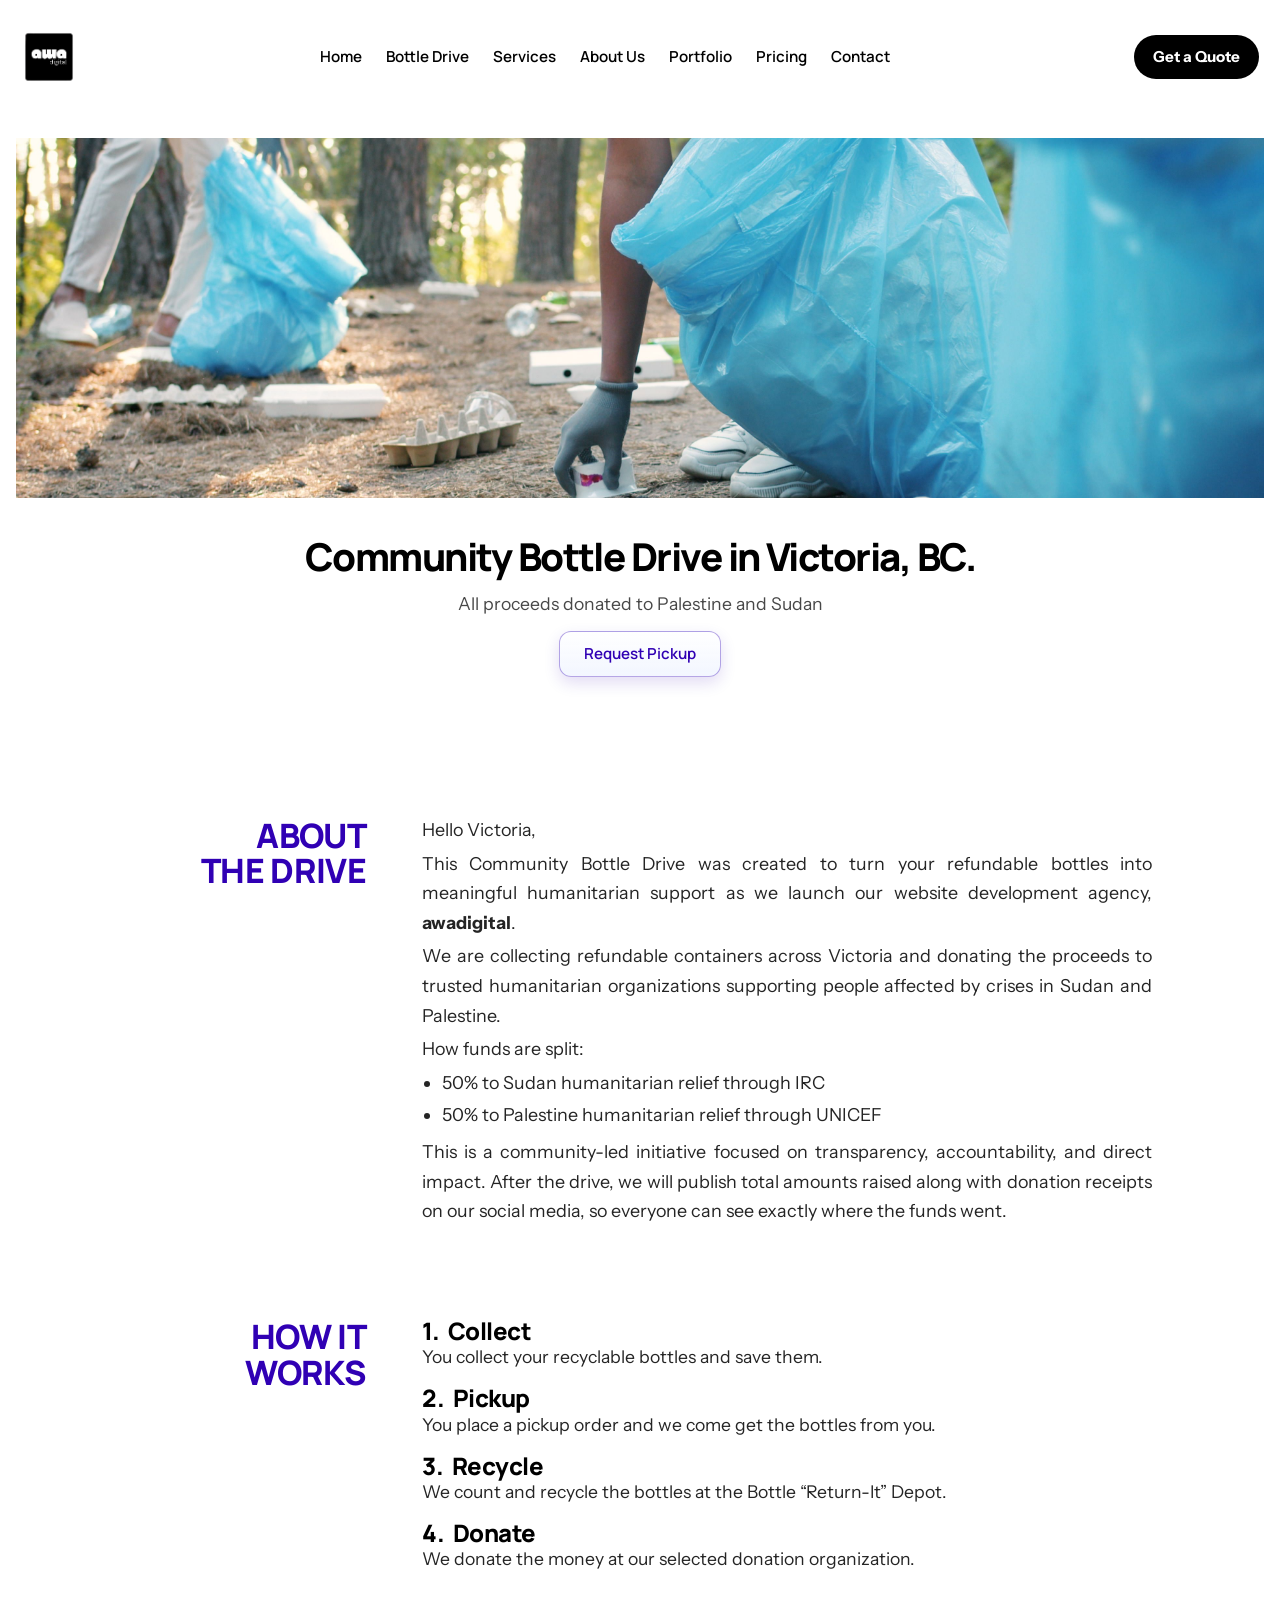
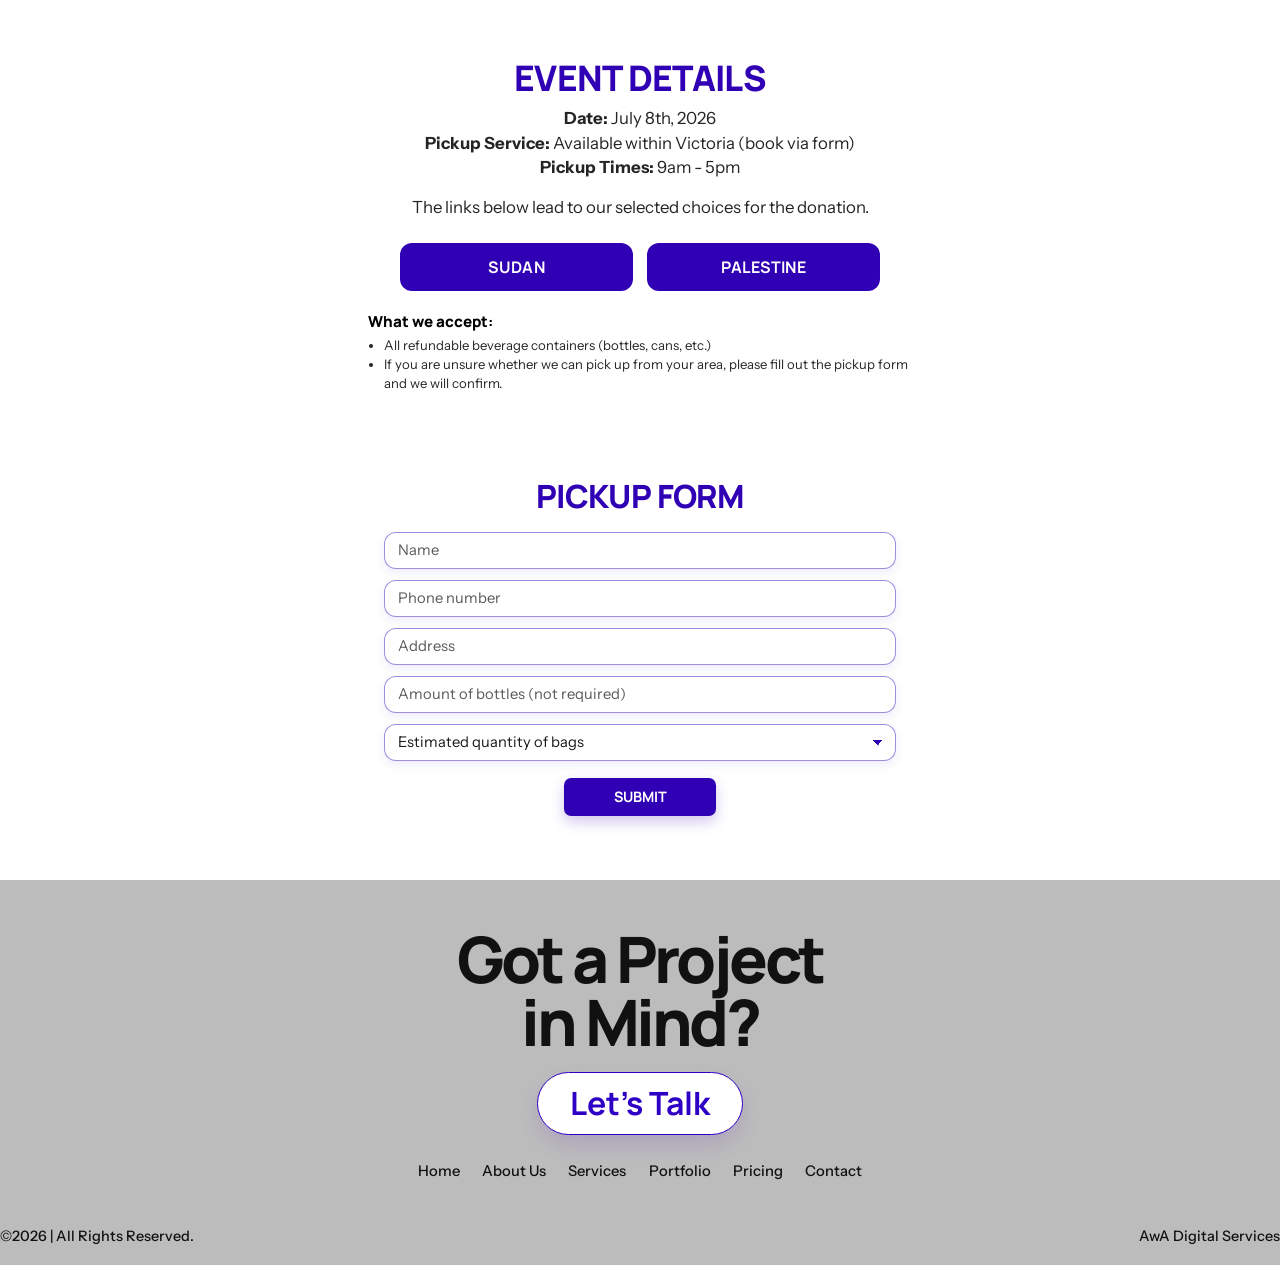
==== bottledrive.html @ 32d82773 "bottledrive page created and linked" ====
<!DOCTYPE html>
<html lang="en">
<head>
	<meta charset="UTF-8">
	<meta name="viewport" content="width=device-width, initial-scale=1.0">
	<meta name="description" content="AWA Digital builds premium modern websites for ambitious businesses.">

    <meta name="google-site-verification" content="rN_n6gPqqFPzcCXHmUcWEYYkM68Yl14PeA3wEFnw2Pk" />
    <meta name="description" content="Awa Digital crafts high-performance web applications, custom mobile apps, and high-converting UI/UX designs to scale your business.">
    <meta name="keywords" content="web development agency, mobile app development, UI/UX design, React Native, custom software">
    <meta property="og:type" content="website">
    <meta property="og:url" content="https://awadigital.ca/">
    <meta property="og:title" content="Awa Digital | Website Design Agency based in Victoria, BC.">
    <meta property="og:description" content="High-performance digital products engineered to grow your business. Get a free quote today.">
    <meta property="og:image" content="https://awadigital.ca/assets/seo-banner.png">

	<title>Awa Digital | Web Development Agency Based in Victoria, BC.</title>

    <link rel="icon" type="image/png" href="./assets/adlogo_removebg.png">
	<link rel="preconnect" href="https://fonts.googleapis.com">
	<link rel="preconnect" href="https://fonts.gstatic.com" crossorigin>
	<link href="https://fonts.googleapis.com/css2?family=Instrument+Sans:wght@400;500;600;700&family=Manrope:wght@400;500;600;700;800&display=swap" rel="stylesheet">
	<link rel="stylesheet" href="css/bottledrive.css">
</head>
<body>
    <header class="site-header" data-header>
		<div class="site-header__inner container">
			<a class="brand" href="./index.html" aria-label="AWA Digital home">
				<img class="brand__logo" src="assets/adlogo_removebg.png" alt="AWA Digital">
			</a>

			<button class="nav-toggle" type="button" aria-expanded="false" aria-controls="site-nav" data-nav-toggle>
				<span class="nav-toggle__line"></span>
				<span class="nav-toggle__line"></span>
				<span class="nav-toggle__line"></span>
				<span class="sr-only">Toggle navigation</span>
			</button>

			<nav class="site-nav" id="site-nav" aria-label="Primary" data-nav>
				<ul class="site-nav__list">
					<li><a class="site-nav__link" href="index.html">Home</a></li>
                    <li><a class="site-nav__link" href="bottledrive.html">Bottle Drive</a></li>
                    <li><a class="site-nav__link" href="#services">Services</a></li>
					<li><a class="site-nav__link" href="#about">About Us</a></li>
					<li><a class="site-nav__link" href="#featured-projects">Portfolio</a></li>
					<li><a class="site-nav__link" href="#pricing">Pricing</a></li>
					<li><a class="site-nav__link" href="#contact">Contact</a></li>
				</ul>
			</nav>

			<a class="header-cta" href="#contact">Get a Quote</a>
		</div>
	</header>

	<main>
		<section class="bottle-hero" id="home" aria-labelledby="bottle-hero-title">
			<div class="bottle-hero__shell container">
				<div class="bottle-hero__media" aria-hidden="true">
					<img src="assets/bottledrivestockimg2.jpg" alt="">
				</div>

				<div class="bottle-hero__content">
					<h1 class="bottle-hero__title" id="bottle-hero-title">Community Bottle Drive in Victoria, BC.</h1>
					<p class="bottle-hero__subtitle">All proceeds donated to Palestine and Sudan</p>
					<a class="bottle-hero__button" href="#contact">Request Pickup</a>
				</div>
			</div>
		</section>

		<section class="drive-about" id="about" aria-labelledby="drive-about-title">
			<div class="drive-about__inner container">
				<div class="drive-about__heading-wrap">
					<h2 class="drive-about__heading" id="drive-about-title">About<br>The Drive</h2>
				</div>

				<div class="drive-about__content">
					<p>Hello Victoria,</p>
					<p>This Community Bottle Drive was created to turn your refundable bottles into meaningful humanitarian support as we launch our website development agency, <strong>awadigital</strong>.</p>
					<p>We are collecting refundable containers across Victoria and donating the proceeds to trusted humanitarian organizations supporting people affected by crises in Sudan and Palestine.</p>
					<p>How funds are split:</p>
					<ul class="drive-about__list">
						<li>50% to Sudan humanitarian relief through IRC</li>
						<li>50% to Palestine humanitarian relief through UNICEF</li>
					</ul>
					<p>This is a community-led initiative focused on transparency, accountability, and direct impact. After the drive, we will publish total amounts raised along with donation receipts on our social media, so everyone can see exactly where the funds went.</p>
				</div>
			</div>
		</section>

		<section class="drive-steps" id="services" aria-labelledby="drive-steps-title">
			<div class="drive-steps__inner container">
				<div class="drive-steps__heading-wrap">
					<h2 class="drive-steps__heading" id="drive-steps-title">How It<br>Works</h2>
				</div>

				<div class="drive-steps__content">
					<ol class="drive-steps__list">
						<li class="drive-steps__item">
							<h3 class="drive-steps__item-title"><span>1.</span> Collect</h3>
							<p>You collect your recyclable bottles and save them.</p>
						</li>
						<li class="drive-steps__item">
							<h3 class="drive-steps__item-title"><span>2.</span> Pickup</h3>
							<p>You place a pickup order and we come get the bottles from you.</p>
						</li>
						<li class="drive-steps__item">
							<h3 class="drive-steps__item-title"><span>3.</span> Recycle</h3>
							<p>We count and recycle the bottles at the Bottle &ldquo;Return-It&rdquo; Depot.</p>
						</li>
						<li class="drive-steps__item">
							<h3 class="drive-steps__item-title"><span>4.</span> Donate</h3>
							<p>We donate the money at our selected donation organization.</p>
						</li>
					</ol>
				</div>
			</div>
		</section>

		<section class="drive-event" id="pricing" aria-labelledby="drive-event-title">
			<div class="drive-event__inner container">
				<h2 class="drive-event__title" id="drive-event-title">Event Details</h2>
				<p class="drive-event__line"><strong>Date:</strong> July 8th, 2026</p>
				<p class="drive-event__line"><strong>Pickup Service: </strong>Available within Victoria (book via form)</p>
				<p class="drive-event__line"><strong>Pickup Times:</strong> 9am - 5pm</p>
                <p class="drive-event__line" id="extra">The links below lead to our selected choices for the donation.</p>

				<div class="drive-event__actions" role="group" aria-label="Donation options">
					<button class="drive-event__btn" type="button"
                    onclick="VisitDonationSite('sudan')"
                    >Sudan</button>
					<button class="drive-event__btn" type="button"
                    onclick="VisitDonationSite('gaza')"
                    >Palestine</button>
				</div>

				<div class="drive-event__accept">
					<p class="drive-event__accept-title">What we accept:</p>
					<ul class="drive-event__list">
						<li>All refundable beverage containers (bottles, cans, etc.)</li>
						<li>If you are unsure whether we can pick up from your area, please fill out the pickup form and we will confirm.</li>
					</ul>
				</div>
			</div>
		</section>

		<section class="pickup-form-section" id="contact" aria-labelledby="pickup-form-title">
			<div class="pickup-form-section__inner container">
				<h2 class="pickup-form-section__title" id="pickup-form-title">Pickup Form</h2>

				<form class="pickup-form" action="https://formspree.io/f/mlgybvwq" method="POST">
					<input class="pickup-form__field" type="text" name="name" placeholder="Name" aria-label="Name" required>
					<input class="pickup-form__field" type="tel" name="phone" placeholder="Phone number" aria-label="Phone number" required>
					<input class="pickup-form__field" type="text" name="address" placeholder="Address" aria-label="Address" required>
					<input class="pickup-form__field" type="text" name="bottles" placeholder="Amount of bottles (not required)" aria-label="Amount of bottles (not required)">
					<div class="pickup-form__select-wrap">
						<select class="pickup-form__field pickup-form__field--select" name="bags" aria-label="Estimated quantity of bags">
							<option selected disabled>Estimated quantity of bags</option>
							<option>1 bag</option>
							<option>2 bags</option>
							<option>3-5 bags</option>
							<option>6-10 bags</option>
							<option>10+ bags</option>
						</select>
					</div>

					<button class="pickup-form__submit" type="submit">Submit</button>
				</form>
			</div>
		</section>
	</main>

    <footer class="site-footer" aria-label="Footer">
        <div class="site-footer__cta container">
            <h2 class="site-footer__title">Got a Project<br>in Mind?</h2>
            <a class="site-footer__button" href="#contact">Let’s Talk</a>
            <nav class="site-footer__nav" aria-label="Footer navigation">
                <a href="#home">Home</a>
                <a href="#about">About Us</a>
                <a href="#services">Services</a>
                <a href="portfolio.html">Portfolio</a>
                <a href="#pricing">Pricing</a>
                <a href="#contact">Contact</a>
            </nav>
        </div>
        <div class="site-footer__bar container">
            <p>©2026 | All Rights Reserved.</p>
            <p>AwA Digital Services</p>
        </div>
    </footer>
	<script src="js/main.js"></script>
</body>
</html>
---- css/bottledrive.css ----
:root {
  --header-offset: 96px;
  --color-accent: #3000b4;
  --color-black: #000000;
  --color-white: #ffffff;
  --color-text: rgba(0, 0, 0, 0.75);
  --color-surface: rgba(255, 255, 255, 0.78);
  --color-surface-strong: rgba(255, 255, 255, 0.92);
  --color-border: rgba(48, 0, 180, 0.16);
  --shadow-lg: 0 20px 60px rgba(0, 0, 0, 0.12);
  --space-1: 0.25rem;
  --space-2: 0.5rem;
  --space-3: 0.75rem;
  --space-4: 1rem;
  --space-5: 1.25rem;
  --space-6: 1.5rem;
  --space-8: 2rem;
  --space-10: 2.5rem;
  --space-12: 3rem;
  --space-16: 4rem;
  --space-20: 5rem;
  --radius-sm: 0.75rem;
  --radius-md: 1.1rem;
  --radius-lg: 1.6rem;
  --container: 72rem;
  --section-rad: 2rem;
}

* {
  box-sizing: border-box;
}

html {
  scroll-behavior: smooth;
  scrollbar-width: thin;
  scroll-padding-top: var(--header-offset);
}

body {
  margin: 0;
  font-family: "Instrument Sans", sans-serif;
  color: var(--color-text);
  background-color: var(--color-white);
}

img {
  display: block;
  max-width: 100%;
}

a {
  color: inherit;
  text-decoration: none;
}

button,
a {
  -webkit-tap-highlight-color: transparent;
}

.container {
  margin-inline: auto;
}

/* Header */
.sr-only {
  position: absolute;
  width: 1px;
  height: 1px;
  padding: 0;
  margin: -1px;
  overflow: hidden;
  clip: rect(0, 0, 0, 0);
  white-space: nowrap;
  border: 0;

}

.site-header {
  position: sticky;
  top: 0;
  z-index: 20;
  padding-block: var(--space-4);
  background: none;
  transition: padding 200ms ease, background-color 200ms ease, backdrop-filter 200ms ease, box-shadow 200ms ease;
}

.site-header.is-scrolled {
  padding-block: var(--space-3);
}

.site-header.is-scrolled .site-header__inner {
  backdrop-filter: blur(18px);
  box-shadow: var(--shadow-lg);
  border-color: rgba(48, 0, 180, 0.12);
}

.site-header__inner {
  display: flex;
  align-items: center;
  justify-content: space-between;
  gap: var(--space-4);
  padding: var(--space-3) var(--space-4);
  border: 1px solid transparent;
  border-radius: 20px;
  background: rgba(255, 255, 255, 0.56);
  backdrop-filter: blur(12px);
  transition: background-color 200ms ease, border-color 200ms ease, box-shadow 200ms ease;
}

.brand {
  display: inline-flex;
  align-items: center;
  justify-content: center;
  flex-shrink: 0;
}

.brand__logo {
  width: auto;
  height: 3.5rem;
  object-fit: contain;
}

.site-nav {
  position: absolute;
  top: calc(100% + 0.75rem);
  left: 1rem;
  right: 1rem;
  padding: var(--space-4);
  border: 1px solid rgba(0, 0, 0, 0.08);
  border-radius: var(--radius-lg);
  background: rgba(255, 255, 255, 0.96);
  box-shadow: var(--shadow-lg);
  opacity: 0;
  visibility: hidden;
  transform: translateY(-0.5rem);
  transition: opacity 180ms ease, visibility 180ms ease, transform 180ms ease;
}

.site-nav.is-open {
  opacity: 1;
  visibility: visible;
  transform: translateY(0);
}

.site-nav__list {
  display: flex;
  flex-direction: column;
  gap: var(--space-3);
  list-style: none;
  padding: 0;
  margin: 0;
}

.site-nav__link {
  position: relative;
  display: inline-flex;
  align-items: center;
  width: fit-content;
  padding-block: 0.15rem;
  font: 600 0.95rem/1.2 "Manrope", sans-serif;
  color: var(--color-black);
  transition: color 180ms ease, transform 180ms ease;
}

.site-nav__link::after {
  content: "";
  position: absolute;
  left: 0;
  bottom: -0.1rem;
  width: 100%;
  height: 1px;
  background: var(--color-accent);
  transform: scaleX(0);
  transform-origin: left;
  transition: transform 180ms ease;
}

.site-nav__link:hover,
.site-nav__link:focus-visible {
  color: var(--color-accent);
}

.site-nav__link:hover::after,
.site-nav__link:focus-visible::after {
  transform: scaleX(1);
}

.header-cta {
  display: none;
  align-items: center;
  justify-content: center;
  min-height: 2.75rem;
  padding: 0.75rem 1.2rem;
  border-radius: 999px;
  background: var(--color-black);
  color: var(--color-white);
  font: 700 0.95rem/1 "Instrument Sans", sans-serif;
  transition: transform 180ms ease, background-color 180ms ease, box-shadow 180ms ease;
}

.header-cta:hover,
.header-cta:focus-visible,
.button:hover,
.button:focus-visible {
  transform: translateY(-1px);
}

.nav-toggle {
  display: inline-flex;
  flex-direction: column;
  justify-content: center;
  gap: 0.26rem;
  width: 2.75rem;
  height: 2.75rem;
  border: 0;
  border-radius: 999px;
  background: rgba(0, 0, 0, 0.06);
  cursor: pointer;
}

.nav-toggle__line {
  width: 1rem;
  height: 2px;
  margin-inline: auto;
  border-radius: 999px;
  background: var(--color-black);
  transition: transform 180ms ease, opacity 180ms ease;
}

.nav-toggle[aria-expanded="true"] .nav-toggle__line:nth-child(1) {
  transform: translateY(0.33rem) rotate(45deg);
}

.nav-toggle[aria-expanded="true"] .nav-toggle__line:nth-child(2) {
  opacity: 0;
}

.nav-toggle[aria-expanded="true"] .nav-toggle__line:nth-child(3) {
  transform: translateY(-0.33rem) rotate(-45deg);
}

@media (min-width: 48rem) {
  .site-header__inner {
    padding-inline: var(--space-5);
  }
}

@media (min-width: 64rem) {
  .site-header__inner {
    gap: var(--space-8);
  }

  .nav-toggle {
    display: none;
  }

  .site-nav {
    position: static;
    padding: 0;
    border: 0;
    background: transparent;
    box-shadow: none;
    opacity: 1;
    visibility: visible;
    transform: none;
  }

  .site-nav__list {
    flex-direction: row;
    align-items: center;
    gap: var(--space-6);
  }

  .header-cta {
    display: inline-flex;
  }
}


.bottle-hero {
  padding: clamp(1rem, 2vw, 1.5rem) 0 clamp(2rem, 4vw, 4rem);
  padding-top: 0; 
}

.bottle-hero__shell {
  overflow: hidden;
  border-radius: 0;
}

.bottle-hero__media {
  width: 100%;
  aspect-ratio: 16 / 6;
  overflow: hidden;
}

.bottle-hero__media img {
  cursor: pointer;
  padding-inline: 1rem;
  width: 100%;
  height: 100%;
  object-fit: cover;
  object-position: center center;
}

.bottle-hero__content {
  display: grid;
  justify-items: center;
  gap: 0.85rem;
  padding: clamp(1.5rem, 3vw, 2.5rem) 1rem clamp(2.25rem, 4vw, 3.5rem);
  text-align: center;
}

.bottle-hero__title {
  margin: 0;
  color: var(--color-black);
  font-family: "Manrope", sans-serif;
  font-size: clamp(1.7rem, 4vw, 2.65rem);
  line-height: 1.08;
  letter-spacing: -0.04em;
  font-weight: 800;
}

.bottle-hero__subtitle {
  margin: 0;
  color: rgba(0, 0, 0, 0.72);
  font-family: "Instrument Sans", sans-serif;
  font-size: clamp(0.95rem, 1.8vw, 1.1rem);
  line-height: 1.45;
}

.bottle-hero__button {
  display: inline-flex;
  align-items: center;
  justify-content: center;
  min-height: 2.9rem;
  padding: 0.6rem 1.5rem;
  border: 1px solid rgba(48, 0, 180, 0.35);
  border-radius: var(--radius-sm);
  background: linear-gradient(180deg, rgba(255, 255, 255, 0.98), rgba(242, 246, 255, 0.96));
  color: var(--color-accent);
  font: 600 0.95rem/1 "Manrope", sans-serif;
  box-shadow: 0 6px 16px rgba(48, 0, 180, 0.14);
  transition: transform 180ms ease, box-shadow 180ms ease, border-color 180ms ease;
}

.bottle-hero__button:hover,
.bottle-hero__button:focus-visible {
  transform: translateY(-1px);
  border-color: rgba(48, 0, 180, 0.55);
  box-shadow: 0 10px 22px rgba(48, 0, 180, 0.18);
}

@media (min-width: 48rem) {
  .bottle-hero__shell {
    border-radius: 0;
  }

  .bottle-hero__media {
    aspect-ratio: 16 / 5;
  }

  .bottle-hero__content {
    padding-inline: 2rem;
  }
}

@media (min-width: 64rem) {
  .bottle-hero {
    padding-top: 1.5rem;
  }

  .bottle-hero__media {
    aspect-ratio: 16 / 4.5;
  }

  .bottle-hero__title {
    font-size: clamp(2.1rem, 3vw, 3.1rem);
  }
}

/* About */

.drive-about {
  padding: clamp(1rem, 2.8vw, 2.5rem) 0 clamp(2rem, 4vw, 4rem);
}

.drive-about__inner {
  display: grid;
  gap: 1.5rem;
  align-items: start;
  max-width: 66rem;
}

.drive-about__heading-wrap {
  display: flex;
  justify-content: center;
}

.drive-about__heading {
  margin: 0;
  color: var(--color-accent);
  font-family: "Manrope", sans-serif;
  font-size: clamp(1.5rem, 3vw, 2.1rem);
  line-height: 1.05;
  font-weight: 800;
  letter-spacing: -0.02em;
  text-transform: uppercase;
  text-align: center;
}

.drive-about__content {
  color: rgba(0, 0, 0, 0.86);
  font-family: "Instrument Sans", sans-serif;
  font-size: clamp(1rem, 1.8vw, 1.12rem);
  line-height: 1.65;
  padding-inline: 1rem;
  text-align: justify;
}

.drive-about__content p {
  margin: 0 0 0.25rem;
}

.drive-about__list {
  margin: 0.25rem 0 0.5rem;
  padding-left: 1.25rem;
}

.drive-about__list li {
  margin-bottom: 0.15rem;
}

@media (min-width: 56rem) {
  .drive-about__inner {
    grid-template-columns: minmax(9rem, 0.65fr) minmax(0, 1.95fr);
    gap: 2.5rem;
  }

  .drive-about__heading-wrap {
    justify-content: flex-end;
    padding-top: 0.15rem;
  }

  .drive-about__heading {
    text-align: right;
  }
}

/* How it works */

.drive-steps {
  padding: clamp(1rem, 2.8vw, 2.5rem) 0 clamp(2rem, 4vw, 4rem);
}

.drive-steps__inner {
  display: grid;
  gap: 1.5rem;
  align-items: start;
  max-width: 66rem;
}

.drive-steps__heading-wrap {
  display: flex;
  justify-content: center;
}

.drive-steps__heading {
  margin: 0;
  color: var(--color-accent);
  font-family: "Manrope", sans-serif;
  font-size: clamp(1.5rem, 3vw, 2.1rem);
  line-height: 1.05;
  font-weight: 800;
  letter-spacing: -0.02em;
  text-transform: uppercase;
  text-align: center;
}

.drive-steps__content {
  padding-inline: 1rem;
}

.drive-steps__list {
  margin: 0;
  padding: 0;
  list-style: none;
}

.drive-steps__item {
  margin-bottom: 0.9rem;
}

.drive-steps__item:last-child {
  margin-bottom: 0;
}

.drive-steps__item-title {
  margin: 0;
  color: var(--color-black);
  font-family: "Manrope", sans-serif;
  font-size: clamp(1.5rem, 1vw, 2rem);
  line-height: 1.15;
  font-weight: 800;
  letter-spacing: -0.02em;
}

.drive-steps__item-title span {
  margin-right: 0.25rem;
}

.drive-steps__item p {
  margin: 0.05rem 0 0;
  color: rgba(0, 0, 0, 0.86);
  font-family: "Instrument Sans", sans-serif;
  font-size: clamp(1rem, 1.6vw, 1.1rem);
  line-height: 1.4;
}

@media (min-width: 56rem) {
  .drive-steps__inner {
    grid-template-columns: minmax(9rem, 0.65fr) minmax(0, 1.95fr);
    gap: 2.5rem;
  }

  .drive-steps__heading-wrap {
    justify-content: flex-end;
    padding-top: 0.15rem;
  }

  .drive-steps__heading {
    text-align: right;
  }
}

/* Event details */

.drive-event {
  padding: clamp(1rem, 2.8vw, 2.5rem) 0 clamp(2rem, 4vw, 4rem);
}

.drive-event__inner {
  max-width: 46rem;
  padding-inline: 1rem;
  text-align: center;
}

.drive-event__title {
  margin: 0 0 0.6rem;
  color: var(--color-accent);
  font-family: "Manrope", sans-serif;
  font-size: clamp(1.5rem, 2.9vw, 2.2rem);
  line-height: 1.1;
  font-weight: 800;
  text-transform: uppercase;
  letter-spacing: -0.02em;
}

.drive-event__line {
  margin: 0.1rem 0;
  color: rgba(0, 0, 0, 0.86);
  font-family: "Instrument Sans", sans-serif;
  font-size: clamp(0.95rem, 1.7vw, 1.05rem);
  line-height: 1.35;
}

.drive-event__line#extra{
    padding-top: 1rem;
}

.drive-event__actions {
  display: grid;
  grid-template-columns: 1fr;
  gap: 0.9rem;
  margin: 1.5rem auto 1.35rem;
  max-width: 30rem;
}

.drive-event__btn {
  min-height: 3rem;
  border: 0;
  border-radius: var(--radius-sm);
  background: var(--color-accent);
  color: var(--color-white);
  font: 700 1rem/1 "Manrope", sans-serif;
  letter-spacing: 0.01em;
  text-transform: uppercase;
  cursor: pointer;
  transition: transform 180ms ease, box-shadow 180ms ease, opacity 180ms ease;
}

.drive-event__btn:hover,
.drive-event__btn:focus-visible {
  transform: translateY(-1px);
  box-shadow: 0 10px 20px rgba(48, 0, 180, 0.2);
}

.drive-event__accept {
  max-width: 34rem;
  margin-inline: auto;
  text-align: left;
}

.drive-event__accept-title {
  margin: 0;
  color: var(--color-black);
  font-family: "Manrope", sans-serif;
  font-size: 0.95rem;
  line-height: 1.35;
  font-weight: 800;
}

.drive-event__list {
  margin: 0.2rem 0 0;
  padding-left: 1rem;
  color: rgba(0, 0, 0, 0.86);
  font-family: "Instrument Sans", sans-serif;
  font-size: 0.82rem;
  line-height: 1.45;
}

@media (min-width: 40rem) {
  .drive-event__actions {
    grid-template-columns: 1fr 1fr;
  }
}

/* Pickup form */

.pickup-form-section {
  padding: clamp(1rem, 2.8vw, 2.5rem) 0 clamp(2.5rem, 5vw, 5rem);
}

.pickup-form-section__inner {
  max-width: 34rem;
  padding-inline: 1rem;
  text-align: center;
}

.pickup-form-section__title {
  margin: 0 0 1.15rem;
  color: var(--color-accent);
  font-family: "Manrope", sans-serif;
  font-size: clamp(1.45rem, 3vw, 2rem);
  line-height: 1.05;
  font-weight: 800;
  text-transform: uppercase;
  letter-spacing: -0.02em;
}

.pickup-form {
  display: grid;
  gap: 0.7rem;
  justify-items: center;
}

.pickup-form__field {
  width: 100%;
  min-height: 2.3rem;
  padding: 0.38rem 0.8rem;
  border: 1px solid rgba(48, 0, 180, 0.45);
  border-radius: var(--radius-sm);
  background: var(--color-white);
  box-shadow: 0 4px 10px rgba(48, 0, 180, 0.08);
  color: rgba(0, 0, 0, 0.9);
  font: 400 0.92rem/1.2 "Instrument Sans", sans-serif;
  outline: none;
}

.pickup-form__field::placeholder {
  color: rgba(0, 0, 0, 0.65);
}

.pickup-form__field:focus {
  border-color: rgba(48, 0, 180, 0.8);
  box-shadow: 0 0 0 3px rgba(48, 0, 180, 0.12);
}

.pickup-form__field--select {
  appearance: none;
  background-image: linear-gradient(45deg, transparent 50%, var(--color-accent) 50%), linear-gradient(135deg, var(--color-accent) 50%, transparent 50%);
  background-position: calc(100% - 1rem) 50%, calc(100% - 0.75rem) 50%;
  background-size: 0.35rem 0.35rem, 0.35rem 0.35rem;
  background-repeat: no-repeat;
  padding-right: 2rem;
}

.pickup-form__select-wrap {
  width: 100%;
}

.pickup-form__submit {
  min-width: 9.5rem;
  min-height: 2.4rem;
  margin-top: 0.35rem;
  padding: 0.45rem 1.5rem;
  border: 0;
  border-radius: 0.45rem;
  background: var(--color-accent);
  color: var(--color-white);
  font: 700 0.9rem/1 "Manrope", sans-serif;
  text-transform: uppercase;
  box-shadow: 0 6px 14px rgba(48, 0, 180, 0.22);
  cursor: pointer;
  transition: transform 180ms ease, box-shadow 180ms ease, opacity 180ms ease;
}

.pickup-form__submit:hover,
.pickup-form__submit:focus-visible {
  transform: translateY(-1px);
  box-shadow: 0 10px 18px rgba(48, 0, 180, 0.28);
}

/* Footer CTA section */
.site-footer {
  background: #bdbcbc;
  padding: 3rem 0 1.2rem;
}

.site-footer__cta {
  display: flex;
  flex-direction: column;
  align-items: center;
  text-align: center;
  gap: 1.15rem;
}

.site-footer__title {
  margin: 0;
  color: #111111;
  font: 800 clamp(2.35rem, 5vw, 4.2rem)/0.98 "Manrope", sans-serif;
  letter-spacing: -0.05em;
}

.site-footer__button {
  display: inline-flex;
  align-items: center;
  justify-content: center;
  min-height: 3.6rem;
  padding: 0.9rem 2rem;
  border-radius: 999px;
  border: 1.5px solid #2e00c5;
  background: #ffffff;
  color: #2e00c5;
  font: 700 clamp(1.3rem, 2.8vw, 2rem)/1 "Manrope", sans-serif;
  box-shadow: 0 10px 20px rgba(46,0,197,0.12);
  transition: transform 180ms ease, box-shadow 180ms ease;
}

.site-footer__button:hover,
.site-footer__button:focus-visible {
  transform: translateY(-1px);
  box-shadow: 0 14px 24px rgba(46,0,197,0.18);
}

.site-footer__nav {
  display: flex;
  flex-wrap: wrap;
  justify-content: center;
  gap: 1rem 1.4rem;
  margin-top: 0.6rem;
  color: #111111;
  font: 500 0.92rem/1.2 "Instrument Sans", sans-serif;
}

.site-footer__nav a {
  color: #111111;
}

.site-footer__nav a:hover{
  color: var(--color-accent);
  transition: all ease 200ms;
}

.site-footer__bar {
  display: flex;
  justify-content: space-between;
  align-items: center;
  gap: 1rem;
  margin-top: 3rem;
  padding-top: 0;
  color: #111111;
  font: 500 0.9rem/1.2 "Instrument Sans", sans-serif;
}

.site-footer__bar p {
  margin: 0;
}

@media (max-width: 47.999rem) {
  .site-footer__bar {
    flex-direction: column;
    text-align: center;
  }
}
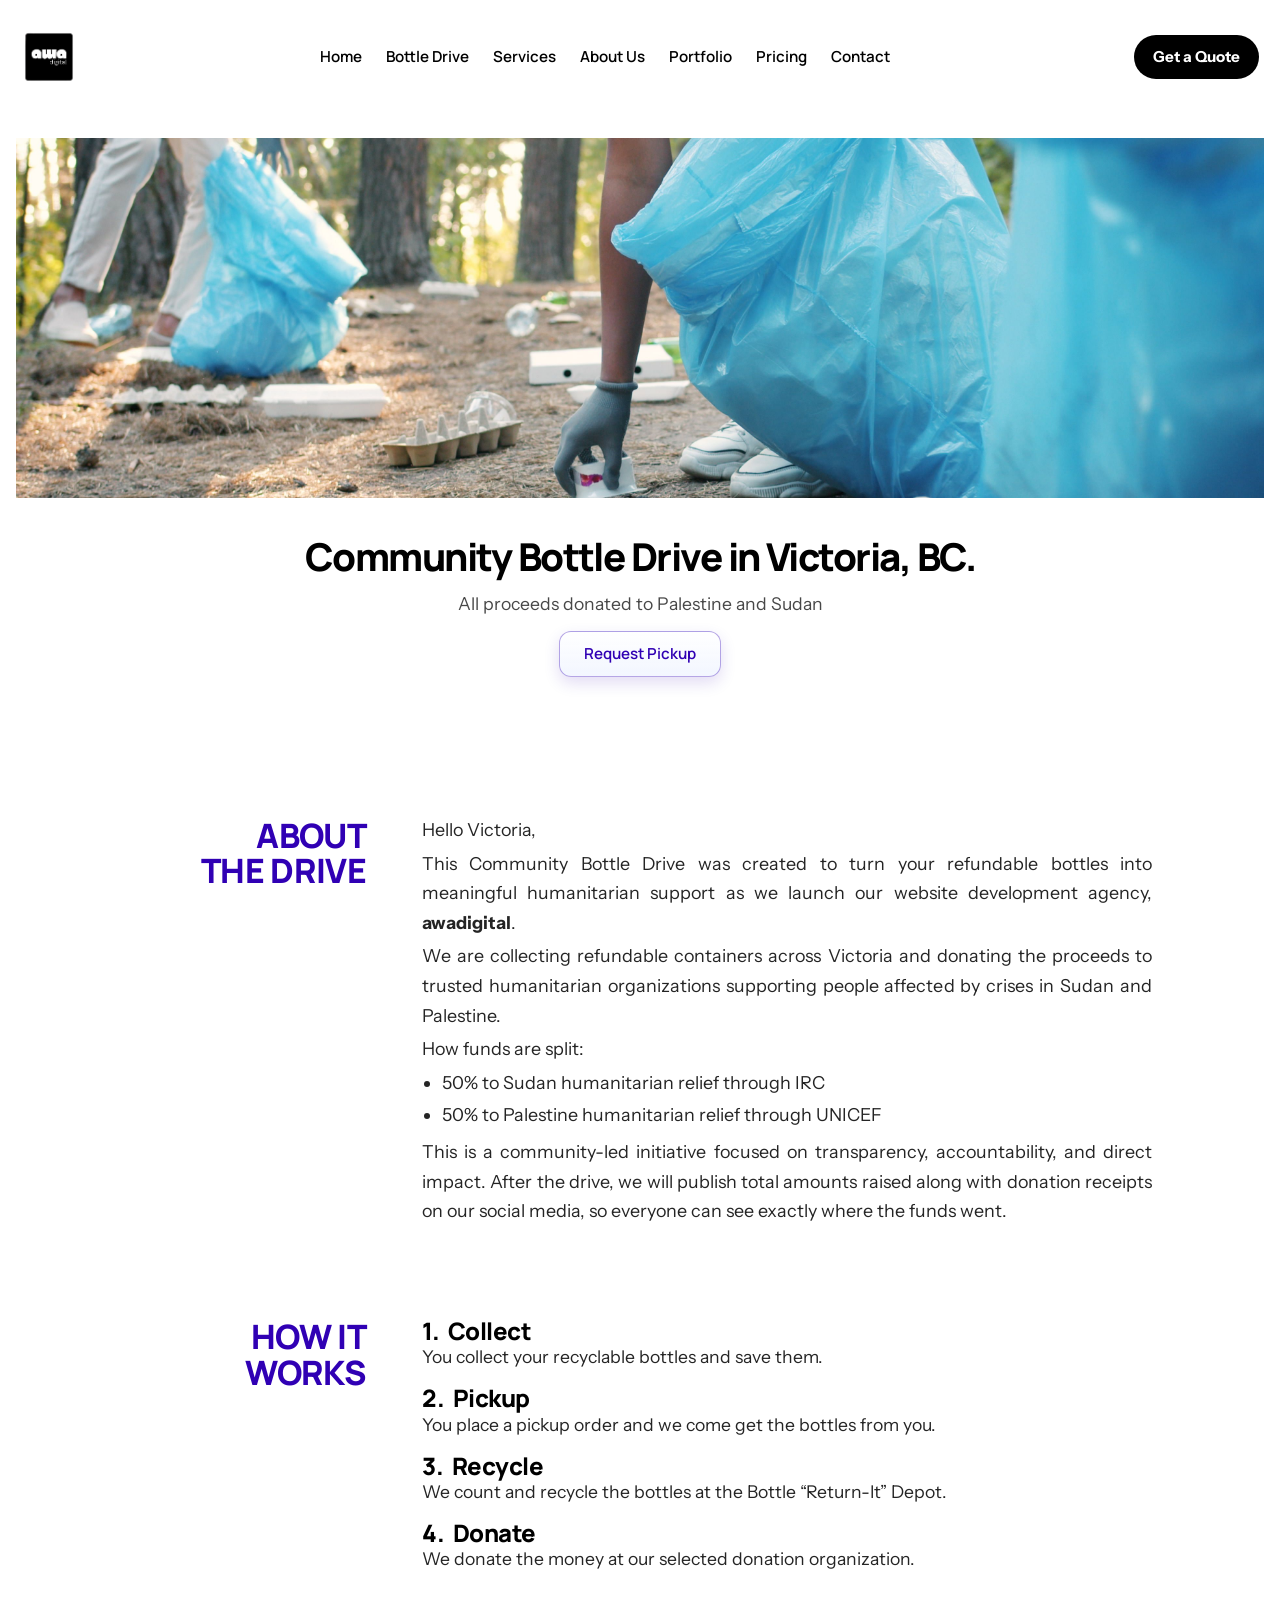
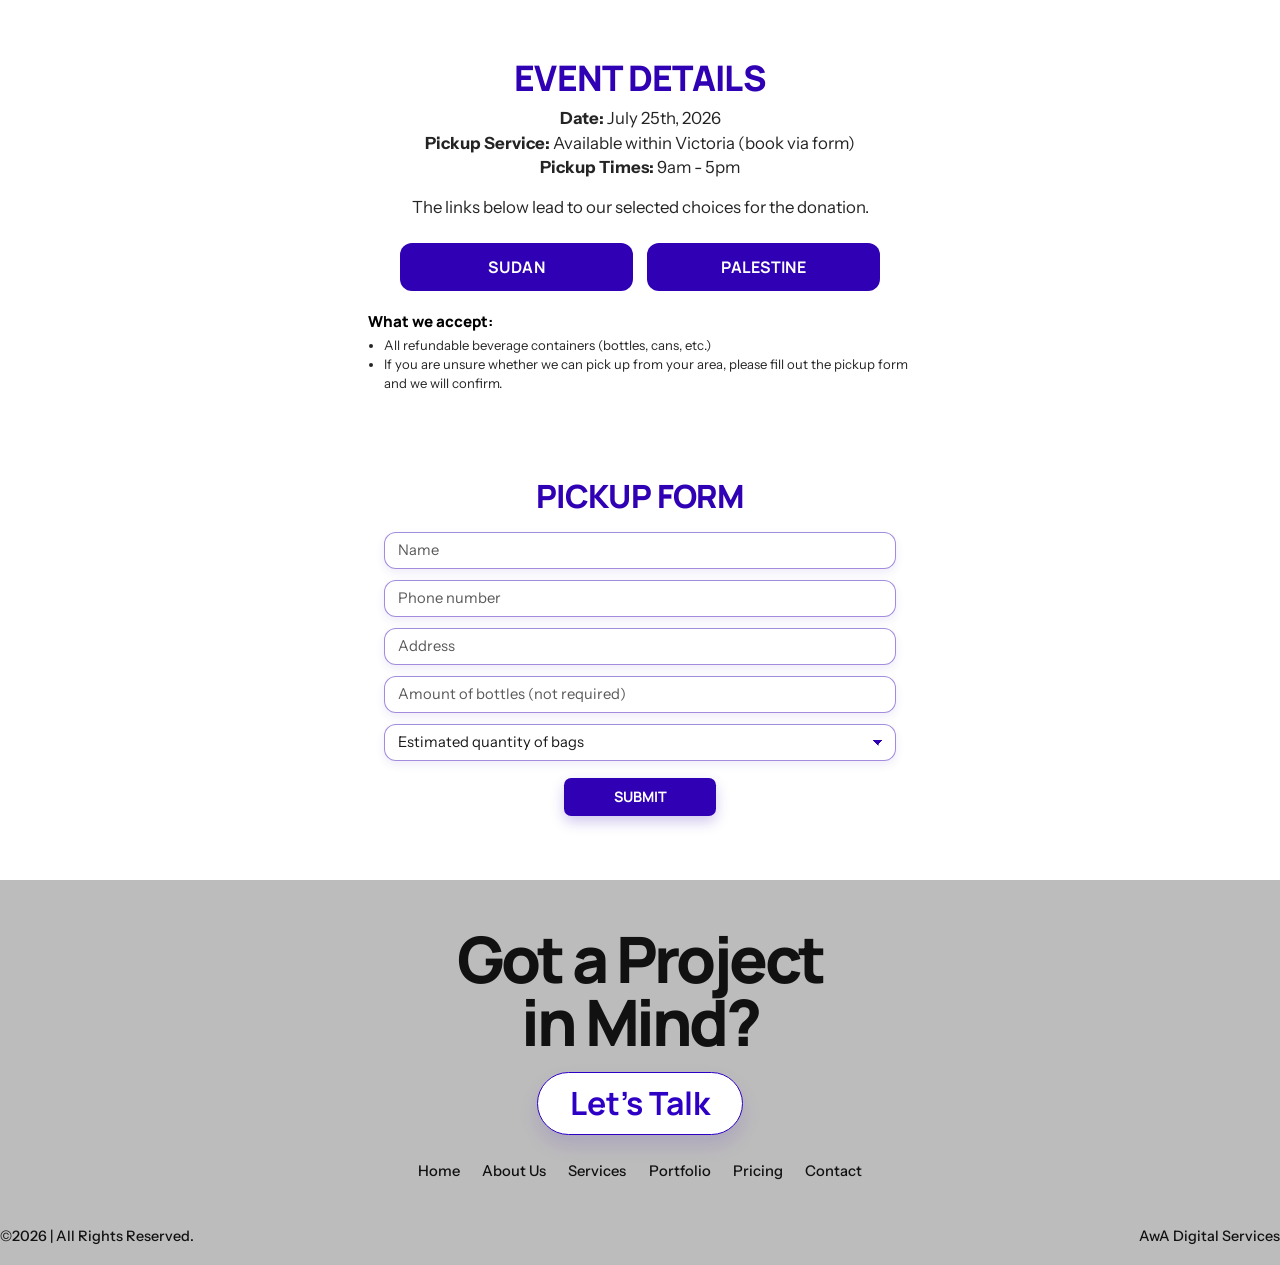
==== commit be9cb365: "date updated" ====
--- a/bottledrive.html
+++ b/bottledrive.html
@@ -119,7 +119,7 @@
 		<section class="drive-event" id="pricing" aria-labelledby="drive-event-title">
 			<div class="drive-event__inner container">
 				<h2 class="drive-event__title" id="drive-event-title">Event Details</h2>
-				<p class="drive-event__line"><strong>Date:</strong> July 8th, 2026</p>
+				<p class="drive-event__line"><strong>Date:</strong> July 25th, 2026</p>
 				<p class="drive-event__line"><strong>Pickup Service: </strong>Available within Victoria (book via form)</p>
 				<p class="drive-event__line"><strong>Pickup Times:</strong> 9am - 5pm</p>
                 <p class="drive-event__line" id="extra">The links below lead to our selected choices for the donation.</p>
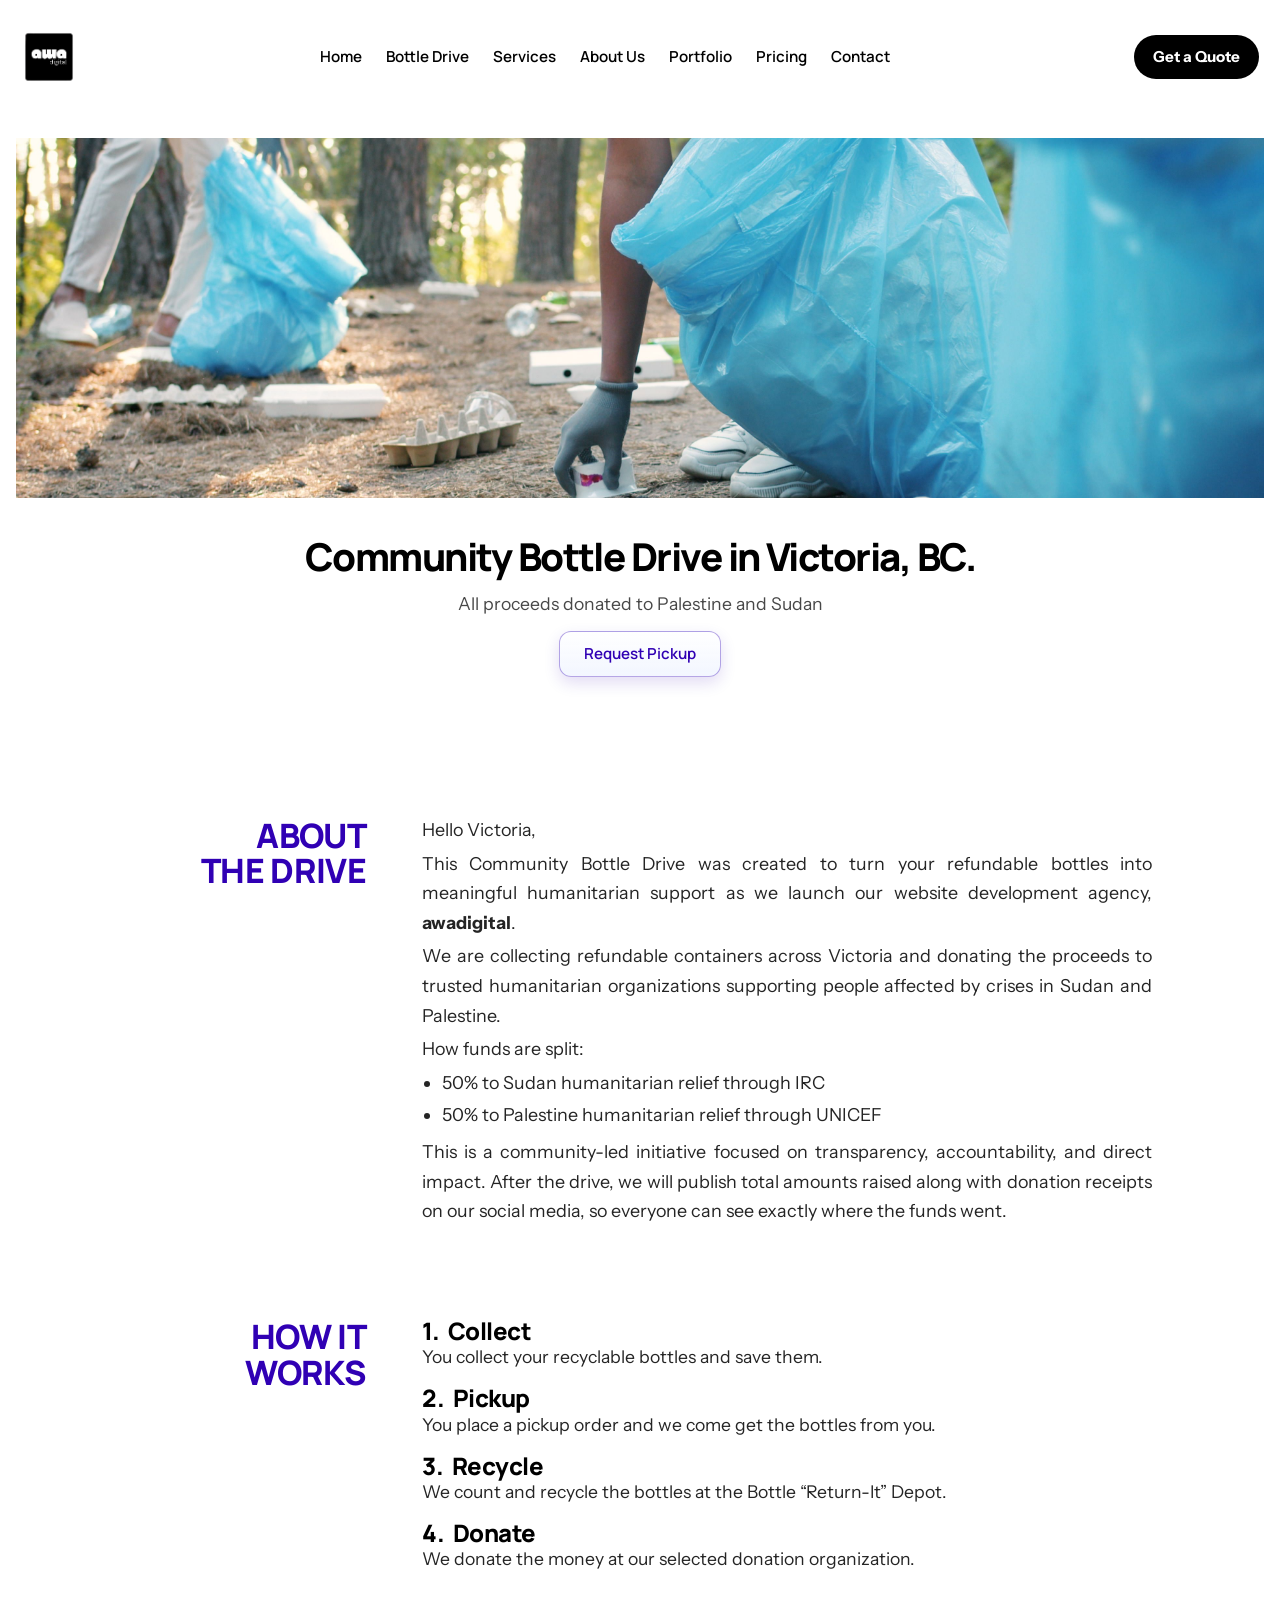
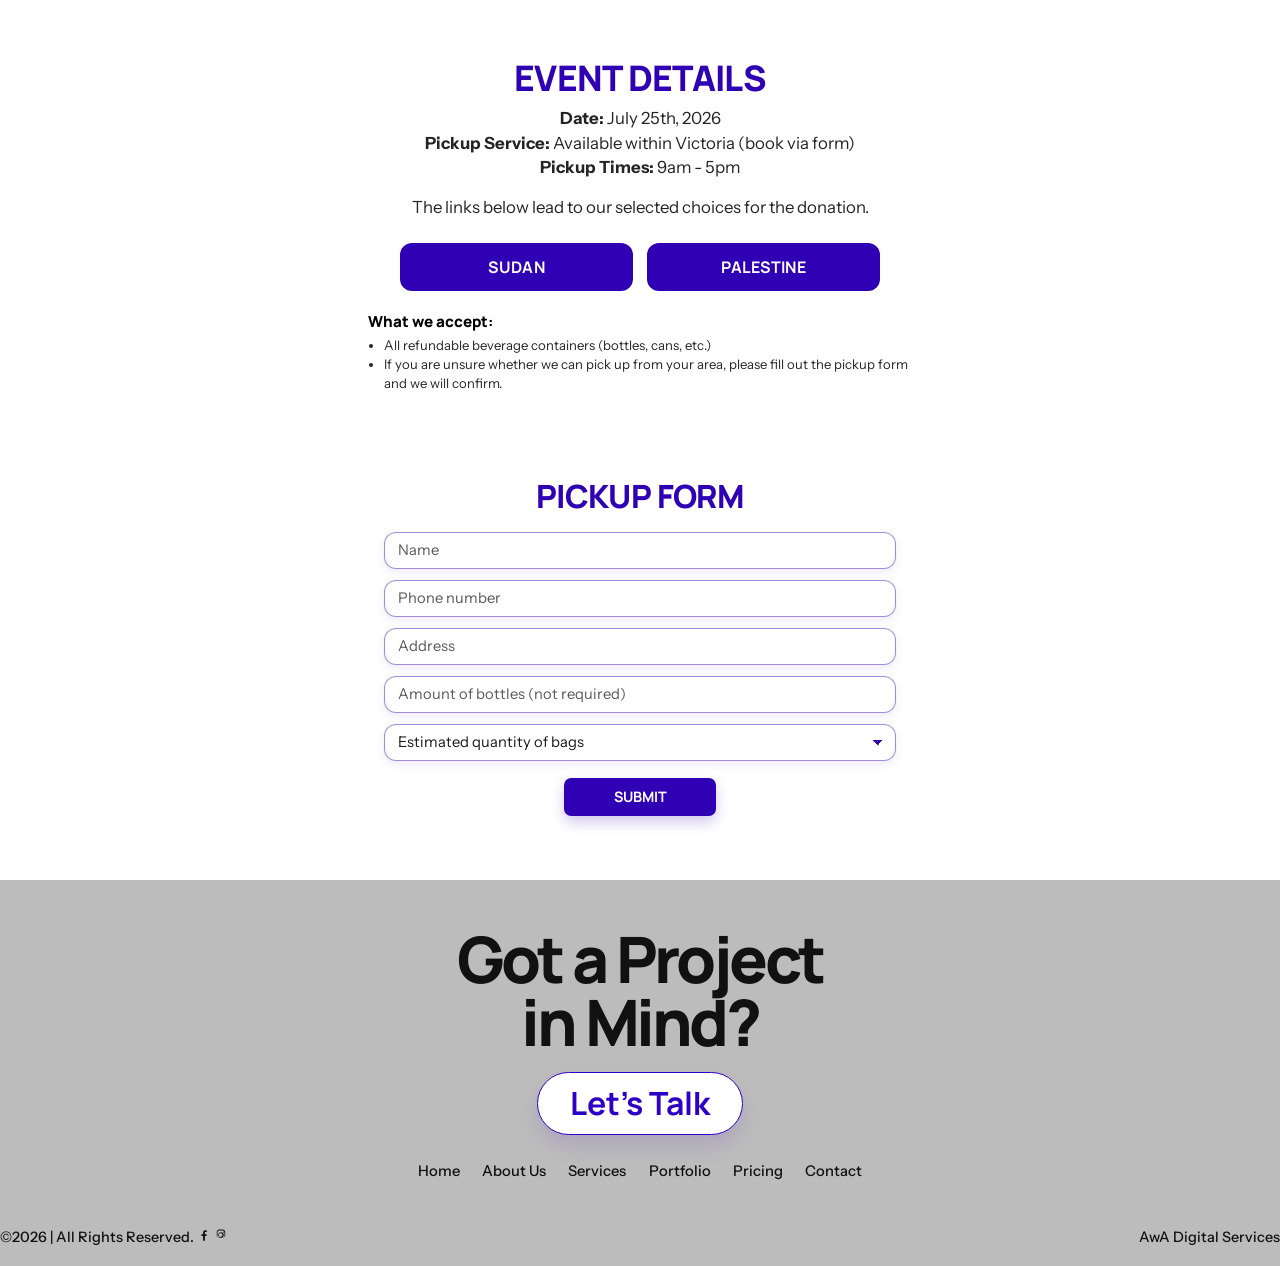
==== commit 24407743: "socials added in footer" ====
--- a/bottledrive.html
+++ b/bottledrive.html
@@ -42,7 +42,7 @@
                     <li><a class="site-nav__link" href="bottledrive.html">Bottle Drive</a></li>
                     <li><a class="site-nav__link" href="#services">Services</a></li>
 					<li><a class="site-nav__link" href="#about">About Us</a></li>
-					<li><a class="site-nav__link" href="#featured-projects">Portfolio</a></li>
+					<li><a class="site-nav__link" href="./index.html#featured-projects">Portfolio</a></li>
 					<li><a class="site-nav__link" href="#pricing">Pricing</a></li>
 					<li><a class="site-nav__link" href="#contact">Contact</a></li>
 				</ul>
@@ -169,24 +169,34 @@
 		</section>
 	</main>
 
-    <footer class="site-footer" aria-label="Footer">
-        <div class="site-footer__cta container">
-            <h2 class="site-footer__title">Got a Project<br>in Mind?</h2>
-            <a class="site-footer__button" href="#contact">Let’s Talk</a>
-            <nav class="site-footer__nav" aria-label="Footer navigation">
-                <a href="#home">Home</a>
-                <a href="#about">About Us</a>
-                <a href="#services">Services</a>
-                <a href="portfolio.html">Portfolio</a>
-                <a href="#pricing">Pricing</a>
-                <a href="#contact">Contact</a>
-            </nav>
-        </div>
-        <div class="site-footer__bar container">
-            <p>©2026 | All Rights Reserved.</p>
-            <p>AwA Digital Services</p>
-        </div>
-    </footer>
+		<footer class="site-footer" aria-label="Footer">
+			<div class="site-footer__cta container">
+				<h2 class="site-footer__title">Got a Project<br>in Mind?</h2>
+				<a class="site-footer__button" href="#contact">Let’s Talk</a>
+				<nav class="site-footer__nav" aria-label="Footer navigation">
+					<a href="#home">Home</a>
+					<a href="#about">About Us</a>
+					<a href="#services">Services</a>
+					<a href="portfolio.html">Portfolio</a>
+					<a href="#pricing">Pricing</a>
+					<a href="#contact">Contact</a>
+				</nav>
+			</div>
+			<div class="site-footer__bar container">
+				<p>
+					©2026 | All Rights Reserved.
+					<span class="site-footer__socials" aria-label="Social links">
+						<a href="https://www.facebook.com/profile.php?id=61590478719469" target="_blank" rel="noopener noreferrer" aria-label="Facebook">
+							<svg viewBox="0 0 24 24" width="14" height="14" aria-hidden="true"><path fill="currentColor" d="M13.5 22v-8.2h2.76l.42-3.2H13.5V8.55c0-.93.26-1.56 1.6-1.56h1.7V4.1c-.29-.04-1.28-.1-2.43-.1-2.4 0-4.04 1.46-4.04 4.14V10.6H7.6v3.2h2.73V22h3.17Z"/></svg>
+						</a>
+						<a href="https://www.instagram.com/awadigitalca/" target="_blank" rel="noopener noreferrer" aria-label="Instagram">
+							<svg viewBox="0 0 24 24" width="14" height="14" aria-hidden="true"><path fill="currentColor" d="M12 7.2c-2.65 0-4.8 2.15-4.8 4.8s2.15 4.8 4.8 4.8 4.8-2.15 4.8-4.8-2.15-4.8-4.8-4.8Zm0 7.92A3.12 3.12 0 1 1 12 9a3.12 3.12 0 0 1 0 6.12Zm5.9-8.14a1.12 1.12 0 1 1-2.24 0 1.12 1.12 0 0 1 2.24 0ZM19.2 6.3A4.6 4.6 0 0 0 17.9 3.8 4.6 4.6 0 0 0 15.4 2.5c-1.26-.06-1.66-.08-3.4-.08s-2.14.02-3.4.08A4.6 4.6 0 0 0 6.1 3.8 4.6 4.6 0 0 0 4.8 6.3c-.06 1.26-.08 1.66-.08 3.4s.02 2.14.08 3.4A4.6 4.6 0 0 0 6.1 15.2 4.6 4.6 0 0 0 8.6 16.5c1.26.06 1.66.08 3.4.08s2.14-.02 3.4-.08A4.6 4.6 0 0 0 17.9 15.2a4.6 4.6 0 0 0 1.3-2.5c.06-1.26.08-1.66.08-3.4s-.02-2.14-.08-3.4Zm-1.58 8.22a2.61 2.61 0 0 1-1.47 1.47c-1.02.4-3.44.31-4.15.31s-3.13.09-4.15-.31a2.61 2.61 0 0 1-1.47-1.47c-.4-1.02-.31-3.44-.31-4.15s-.09-3.13.31-4.15A2.61 2.61 0 0 1 7.85 4.75c1.02-.4 3.44-.31 4.15-.31s3.13-.09 4.15.31a2.61 2.61 0 0 1 1.47 1.47c.4 1.02.31 3.44.31 4.15s.09 3.13-.31 4.15Z"/></svg>
+						</a>
+					</span>
+				</p>
+				<p>AwA Digital Services</p>
+			</div>
+		</footer>
 	<script src="js/main.js"></script>
 </body>
 </html>
